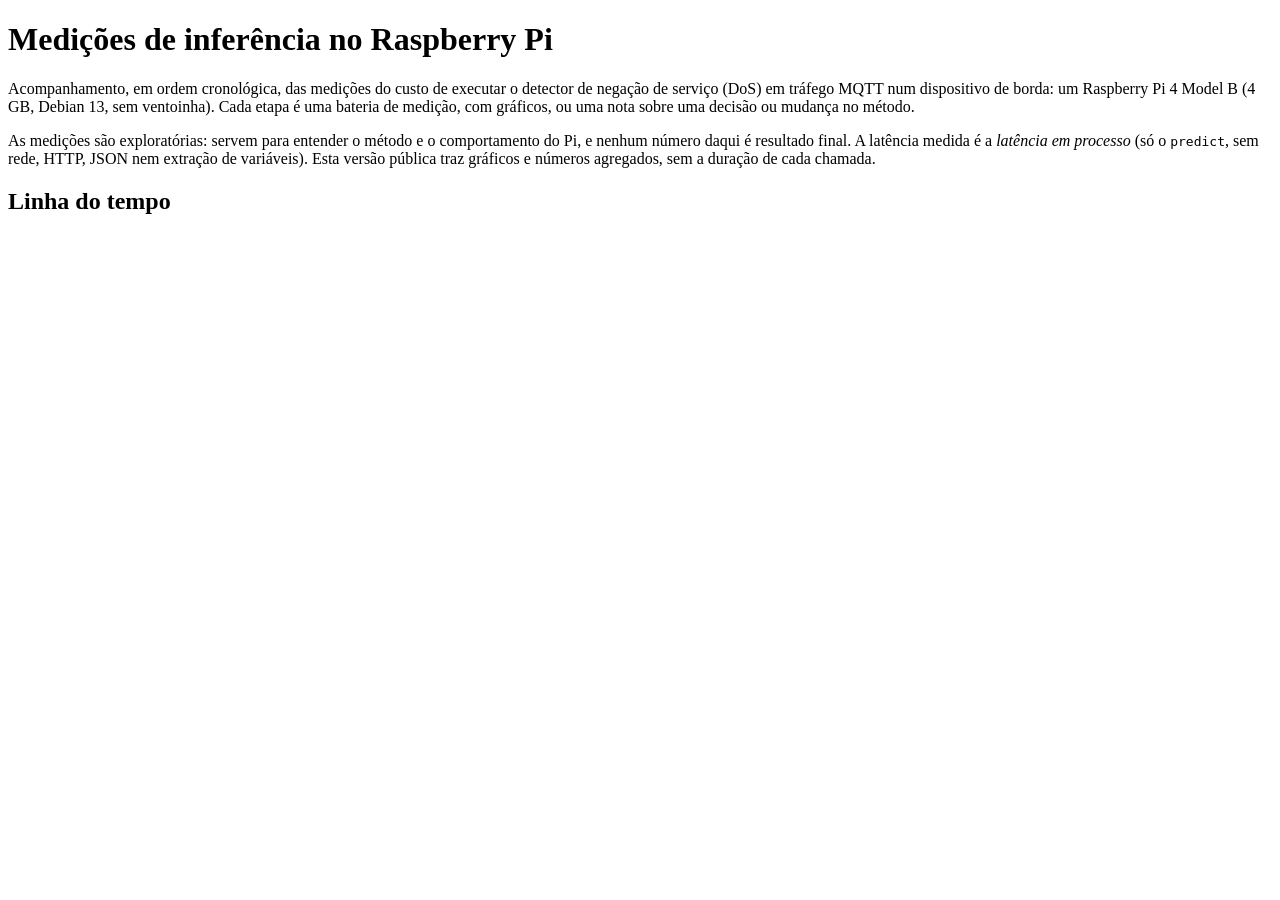
==== index.html @ a04d841b "fix" ====
<!DOCTYPE html>
<html lang="pt-BR">
<head>
<meta charset="utf-8">
<meta name="viewport" content="width=device-width, initial-scale=1">
<title>Medições no Raspberry Pi</title>
<link rel="stylesheet" href="assets/estilo.css">
</head>
<body data-raiz="" data-etapa="">
<div class="site">
<nav id="site-nav" aria-label="Navegação do site"></nav>
<main class="texto">
  <h1>Medições de inferência no Raspberry Pi</h1>
  <p>Acompanhamento, em ordem cronológica, das medições do custo de executar o detector de negação de serviço (DoS) em tráfego MQTT num dispositivo de borda: um Raspberry Pi 4 Model B (4 GB, Debian 13, sem ventoinha). Cada etapa é uma bateria de medição, com gráficos, ou uma nota sobre uma decisão ou mudança no método.</p>
  <p class="discreto">As medições são exploratórias: servem para entender o método e o comportamento do Pi, e nenhum número daqui é resultado final. A latência medida é a <em>latência em processo</em> (só o <code>predict</code>, sem rede, HTTP, JSON nem extração de variáveis). Esta versão pública traz gráficos e números agregados, sem a duração de cada chamada.</p>
  <h2>Linha do tempo</h2>
  <ol class="lt" id="linha-do-tempo"></ol>
</main>
</div>
<script src="assets/etapas.js"></script>
<script src="assets/nav.js"></script>
</body>
</html>
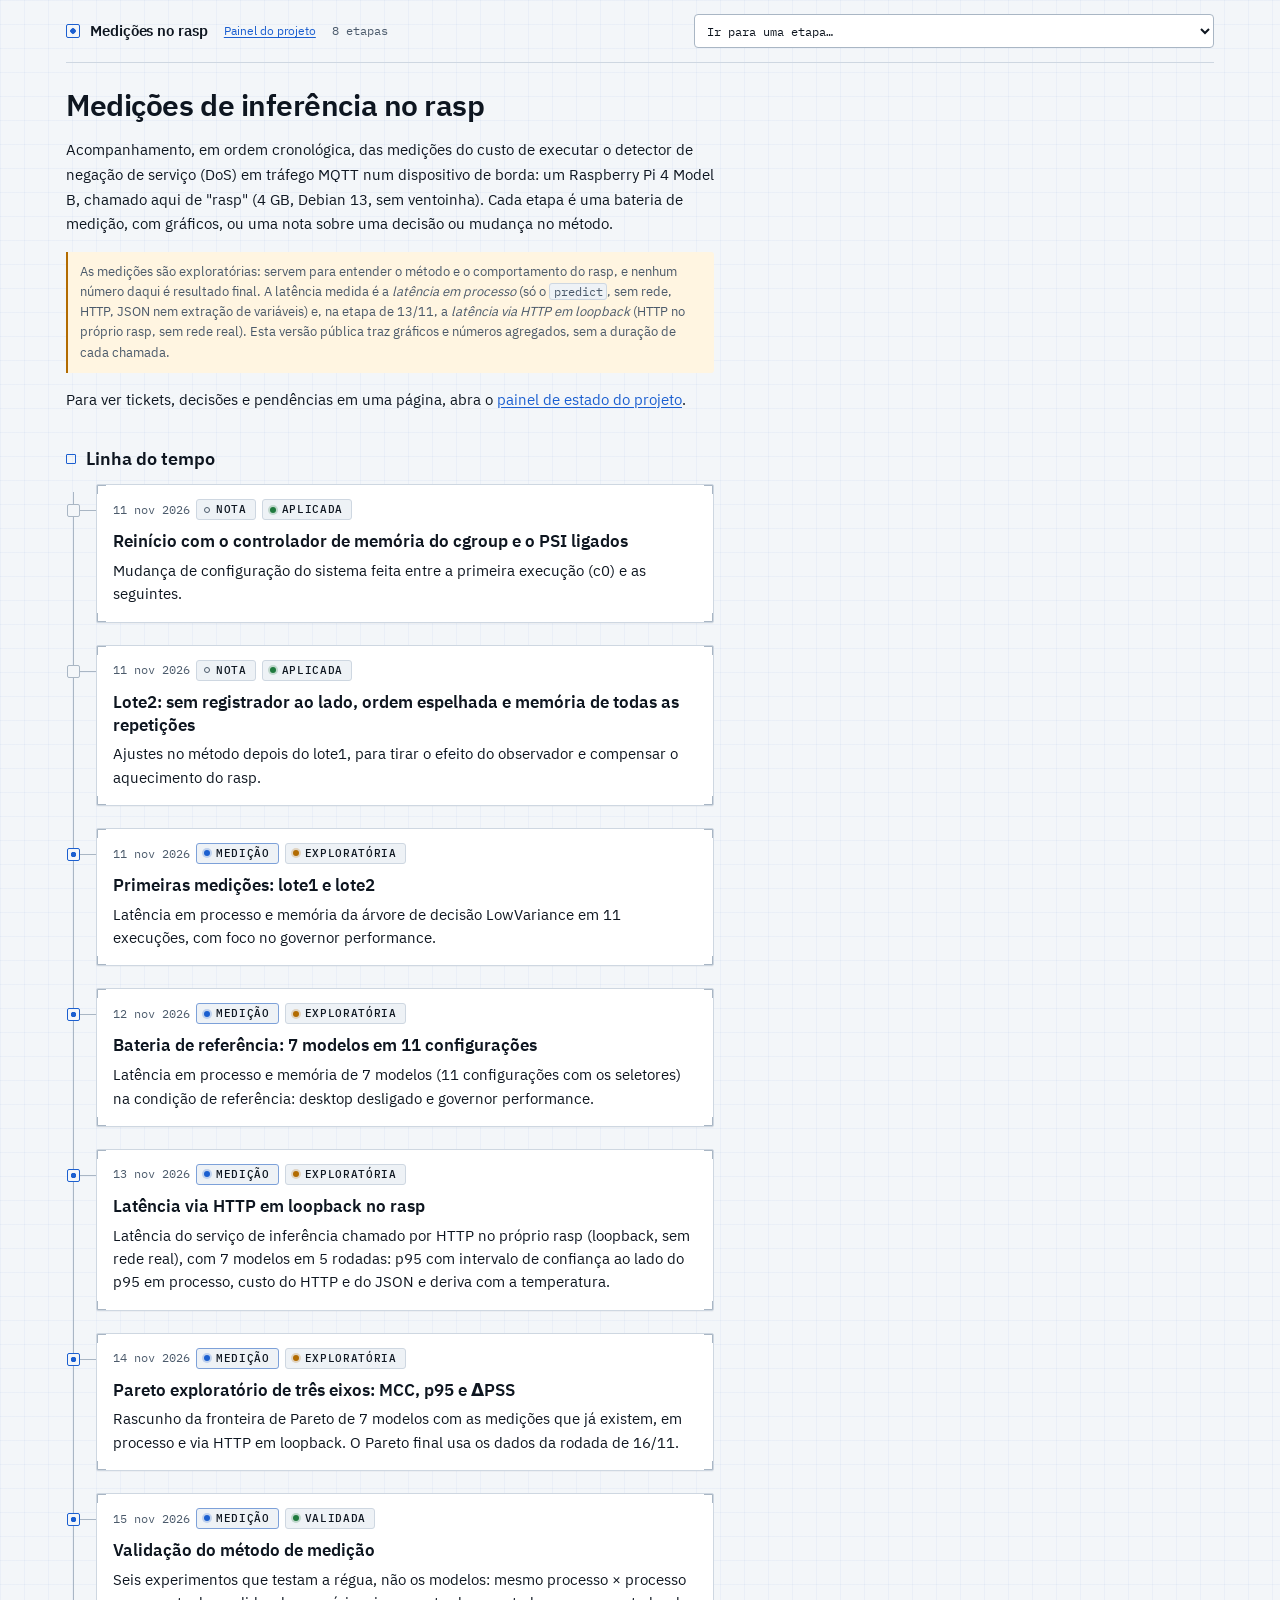
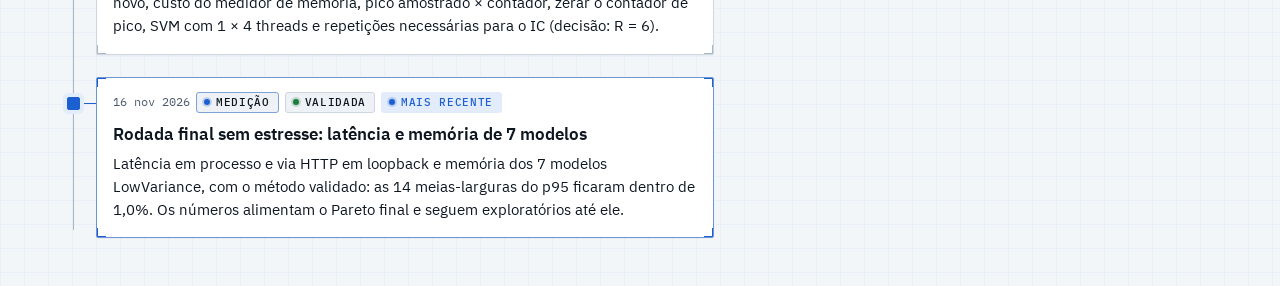
==== commit f4c5a743: "feat(site): etapa da rodada final sem estresse (16/11) e painel atualizado - etapa nova com resultad" ====
--- a/index.html
+++ b/index.html
@@ -3,16 +3,17 @@
 <head>
 <meta charset="utf-8">
 <meta name="viewport" content="width=device-width, initial-scale=1">
-<title>Medições no Raspberry Pi</title>
+<title>Medições no rasp</title>
 <link rel="stylesheet" href="assets/estilo.css">
 </head>
 <body data-raiz="" data-etapa="">
 <div class="site">
 <nav id="site-nav" aria-label="Navegação do site"></nav>
 <main class="texto">
-  <h1>Medições de inferência no Raspberry Pi</h1>
-  <p>Acompanhamento, em ordem cronológica, das medições do custo de executar o detector de negação de serviço (DoS) em tráfego MQTT num dispositivo de borda: um Raspberry Pi 4 Model B (4 GB, Debian 13, sem ventoinha). Cada etapa é uma bateria de medição, com gráficos, ou uma nota sobre uma decisão ou mudança no método.</p>
-  <p class="discreto">As medições são exploratórias: servem para entender o método e o comportamento do Pi, e nenhum número daqui é resultado final. A latência medida é a <em>latência em processo</em> (só o <code>predict</code>, sem rede, HTTP, JSON nem extração de variáveis). Esta versão pública traz gráficos e números agregados, sem a duração de cada chamada.</p>
+  <h1>Medições de inferência no rasp</h1>
+  <p>Acompanhamento, em ordem cronológica, das medições do custo de executar o detector de negação de serviço (DoS) em tráfego MQTT num dispositivo de borda: um Raspberry Pi 4 Model B, chamado aqui de "rasp" (4 GB, Debian 13, sem ventoinha). Cada etapa é uma bateria de medição, com gráficos, ou uma nota sobre uma decisão ou mudança no método.</p>
+  <p class="discreto">As medições são exploratórias: servem para entender o método e o comportamento do rasp, e nenhum número daqui é resultado final. A latência medida é a <em>latência em processo</em> (só o <code>predict</code>, sem rede, HTTP, JSON nem extração de variáveis) e, na etapa de 13/11, a <em>latência via HTTP em loopback</em> (HTTP no próprio rasp, sem rede real). Esta versão pública traz gráficos e números agregados, sem a duração de cada chamada.</p>
+  <p>Para ver tickets, decisões e pendências em uma página, abra o <a href="painel/">painel de estado do projeto</a>.</p>
   <h2>Linha do tempo</h2>
   <ol class="lt" id="linha-do-tempo"></ol>
 </main>
--- a/assets/estilo.css
+++ b/assets/estilo.css
@@ -0,0 +1,413 @@
+/*
+  Medições no Raspberry Pi: estilo do site.
+  Tema claro e escuro (segue o sistema). Paleta: azul de marca + 3 cores de série
+  verificadas para contraste AA e para daltonismo (ver README, seção Paleta).
+  Vermelho = chamada lenta / acima do limite. Âmbar = ressalvas.
+*/
+/* IBM Plex (SIL Open Font License, ver fontes/OFL-IBM-Plex.txt), servida pelo próprio site: funciona offline. */
+@font-face { font-family: "IBM Plex Sans"; font-style: normal; font-weight: 400; font-display: swap; src: url("fontes/ibm-plex-sans-latin-400-normal.woff2") format("woff2"); }
+@font-face { font-family: "IBM Plex Sans"; font-style: normal; font-weight: 500; font-display: swap; src: url("fontes/ibm-plex-sans-latin-500-normal.woff2") format("woff2"); }
+@font-face { font-family: "IBM Plex Sans"; font-style: normal; font-weight: 600; font-display: swap; src: url("fontes/ibm-plex-sans-latin-600-normal.woff2") format("woff2"); }
+@font-face { font-family: "IBM Plex Mono"; font-style: normal; font-weight: 400; font-display: swap; src: url("fontes/ibm-plex-mono-latin-400-normal.woff2") format("woff2"); }
+@font-face { font-family: "IBM Plex Mono"; font-style: normal; font-weight: 500; font-display: swap; src: url("fontes/ibm-plex-mono-latin-500-normal.woff2") format("woff2"); }
+@font-face { font-family: "IBM Plex Mono"; font-style: normal; font-weight: 600; font-display: swap; src: url("fontes/ibm-plex-mono-latin-600-normal.woff2") format("woff2"); }
+
+:root {
+  /* fontes */
+  --font-sans: "IBM Plex Sans", system-ui, -apple-system, "Segoe UI", Roboto, "Helvetica Neue", Arial, sans-serif;
+  --font-mono: "IBM Plex Mono", ui-monospace, SFMono-Regular, Menlo, Consolas, "Liberation Mono", monospace;
+  /* nomes antigos, usados pelos gráficos d3: continuam valendo */
+  --font-anthropic-sans: var(--font-sans);
+  --font-anthropic-serif: var(--font-sans);
+
+  --cds-font-size-micro: 11px; --cds-font-size-caption: 12px; --cds-font-size-body: 15px; --cds-font-size-heading: 18px; --cds-font-size-title: 30px;
+  --cds-font-weight-medium: 600;
+  --cds-gap-xs: 4px; --cds-gap-sm: 8px; --cds-gap-md: 12px; --cds-gap-lg: 20px; --cds-gap-xl: 32px;
+  --cds-pad-xs: 4px; --cds-pad-sm: 8px; --cds-pad-md: 12px; --cds-pad-lg: 16px; --cds-pad-xl: 24px;
+  --cds-radius: 6px;
+  --canto: 9px;
+
+  /* ---- tema claro ---- */
+  --color-bg: #F3F6F9;
+  --color-panel: #FFFFFF;
+  --color-panel-2: #EEF2F6;
+  --color-fg: #0E1620;
+  --color-fg-muted: #4B5A6B;
+  --color-border-line: #CED7E1;
+  --color-border-strong: #A9B6C4;
+  --color-accent: #1B5FD0;
+  --color-accent-soft: #E3ECFB;
+  --color-ok: #1F7A3E;
+  --color-warn: #B26B00;
+  --color-warn-fg: #8A4F00;
+  --color-warn-soft: #FFF5E1;
+  --color-bad: #C42B1C;
+  --grade-fundo: rgba(27, 95, 208, .045);
+
+  /* séries dos gráficos: c0 = azul (foco), c1 verde-azulado, c2 púrpura, c3 oliva */
+  --lp-c0: #1B5FD0; --lp-c1: #00796B; --lp-c2: #7A2A8F; --lp-c3: #6B6B00;
+
+  --cds-text-secondary: #4B5A6B;
+  --cds-chart-grid: #E3E9EF; --cds-chart-axis: #A9B6C4; --cds-chart-reference: #5F6B78;
+  --cds-chart-muted: #5F6B78; --cds-chart-status-critical: #C42B1C;
+  --cds-surface-popover: #FFFFFF; --cds-border: #CED7E1; --cds-shadow-popover: 0 6px 20px rgba(14, 22, 32, .14);
+  --sombra-modulo: 0 1px 0 rgba(14, 22, 32, .03);
+  color-scheme: light dark;
+}
+
+@media (prefers-color-scheme: dark) {
+  :root {
+    --color-bg: #0A0F15;
+    --color-panel: #101821;
+    --color-panel-2: #0D141C;
+    --color-fg: #E4EBF2;
+    --color-fg-muted: #93A3B5;
+    --color-border-line: #24313F;
+    --color-border-strong: #3A4D62;
+    --color-accent: #5C9DFF;
+    --color-accent-soft: #12243D;
+    --color-ok: #4CC27A;
+    --color-warn: #E8B23E;
+    --color-warn-fg: #F0C462;
+    --color-warn-soft: #1C1708;
+    --color-bad: #FF6B5C;
+    --grade-fundo: rgba(92, 157, 255, .05);
+
+    --lp-c0: #5C9DFF; --lp-c1: #45D0B8; --lp-c2: #D46AC0; --lp-c3: #C9C45A;
+
+    --cds-text-secondary: #93A3B5;
+    --cds-chart-grid: #1A2532; --cds-chart-axis: #3A4D62; --cds-chart-reference: #8A97A6;
+    --cds-chart-muted: #8A97A6; --cds-chart-status-critical: #FF6B5C;
+    --cds-surface-popover: #142030; --cds-border: #3A4D62; --cds-shadow-popover: 0 8px 24px rgba(0, 0, 0, .55);
+    --sombra-modulo: inset 0 1px 0 rgba(255, 255, 255, .03);
+  }
+}
+
+/* ---- base ---- */
+html, body { margin: 0; }
+body {
+  background-color: var(--color-bg);
+  background-image:
+    linear-gradient(var(--grade-fundo) 1px, transparent 1px),
+    linear-gradient(90deg, var(--grade-fundo) 1px, transparent 1px);
+  background-size: 24px 24px;
+  color: var(--color-fg);
+  font-family: var(--font-sans);
+  font-size: var(--cds-font-size-body);
+  line-height: 1.5;
+  -webkit-text-size-adjust: 100%;
+  overflow-wrap: break-word;
+}
+a { color: var(--color-accent); text-underline-offset: 2px; }
+a:hover { text-decoration-thickness: 2px; }
+:focus-visible { outline: 2px solid var(--color-accent); outline-offset: 2px; border-radius: 2px; }
+code, kbd, samp { font-family: var(--font-mono); font-size: .9em; background: var(--color-panel-2); border: 1px solid var(--color-border-line); border-radius: 3px; padding: 0 .3em; }
+.lp-mono, .lp-num, .site-data, .site-pos { font-family: var(--font-mono); font-variant-numeric: tabular-nums; }
+
+.dash-select, .site-ir {
+  font: inherit; font-family: var(--font-mono); font-size: var(--cds-font-size-caption);
+  color: var(--color-fg); background-color: var(--color-panel);
+  border: 1px solid var(--color-border-strong); border-radius: 4px;
+  padding: 6px 8px; min-height: 34px; max-width: 100%;
+}
+.dash-select:hover, .site-ir:hover { border-color: var(--color-accent); }
+
+/* módulo: painel com cantos marcados, como uma placa */
+.lp-card, .lp-dispositivo, .lp-sec:not(#foco), .lt-item, .lp-resumo-painel, .lp-guia {
+  --tick: var(--color-border-strong);
+  background:
+    linear-gradient(var(--tick), var(--tick)) left top / var(--canto) 1px no-repeat,
+    linear-gradient(var(--tick), var(--tick)) left top / 1px var(--canto) no-repeat,
+    linear-gradient(var(--tick), var(--tick)) right top / var(--canto) 1px no-repeat,
+    linear-gradient(var(--tick), var(--tick)) right top / 1px var(--canto) no-repeat,
+    linear-gradient(var(--tick), var(--tick)) left bottom / var(--canto) 1px no-repeat,
+    linear-gradient(var(--tick), var(--tick)) left bottom / 1px var(--canto) no-repeat,
+    linear-gradient(var(--tick), var(--tick)) right bottom / var(--canto) 1px no-repeat,
+    linear-gradient(var(--tick), var(--tick)) right bottom / 1px var(--canto) no-repeat,
+    var(--color-panel);
+  border: 1px solid var(--color-border-line);
+  border-radius: 2px;
+  box-shadow: var(--sombra-modulo);
+}
+
+/* ---- estrutura do site ---- */
+.site { max-width: 1180px; margin: 0 auto; padding: 0 16px 48px; box-sizing: border-box; }
+#site-nav {
+  display: flex; flex-wrap: wrap; align-items: center; gap: 8px 16px;
+  padding: 14px 0; margin-bottom: 24px;
+  border-bottom: 1px solid var(--color-border-line);
+}
+.site-marca {
+  display: inline-flex; align-items: center; gap: 10px;
+  font-weight: var(--cds-font-weight-medium); color: var(--color-fg); text-decoration: none; letter-spacing: -.005em;
+}
+.site-marca::before {
+  content: ""; flex: none; width: 14px; height: 14px; box-sizing: border-box;
+  border: 1.5px solid var(--color-accent); border-radius: 2px;
+  background: radial-gradient(circle, var(--color-accent) 0 2.5px, transparent 3px);
+}
+.site-marca:hover { text-decoration: underline; }
+.site-pos { color: var(--color-fg-muted); font-size: var(--cds-font-size-caption); display: inline-flex; align-items: center; gap: 6px; }
+.site-ir { margin-left: auto; width: min(520px, 100%); }
+@media (max-width: 640px) { .site-ir { margin-left: 0; width: 100%; } }
+
+#site-pager { display: grid; grid-template-columns: 1fr 1fr; gap: 12px; margin-top: 40px; padding-top: 20px; border-top: 1px solid var(--color-border-line); }
+.site-pag {
+  display: flex; flex-direction: column; gap: 4px; padding: 12px 14px; min-height: 44px; box-sizing: border-box;
+  border: 1px solid var(--color-border-line); border-radius: var(--cds-radius);
+  text-decoration: none; color: var(--color-fg); background: var(--color-panel);
+}
+.site-pag:hover { border-color: var(--color-accent); }
+.site-prox { text-align: right; grid-column: 2; }
+.site-pag-rot { font-family: var(--font-mono); font-size: var(--cds-font-size-micro); text-transform: uppercase; letter-spacing: .06em; color: var(--color-accent); }
+.site-pag-tit { font-size: var(--cds-font-size-caption); }
+@media (max-width: 520px) { #site-pager { grid-template-columns: 1fr; } .site-prox { grid-column: 1; } }
+
+/* ---- chips de estado (como status de sensor) ---- */
+#etapa-meta, .lt-meta { display: flex; flex-wrap: wrap; gap: 6px; align-items: center; margin: 0 0 10px; font-size: var(--cds-font-size-caption); }
+.site-data { color: var(--color-fg-muted); font-size: var(--cds-font-size-caption); }
+.site-tipo, .site-status, .lt-recente {
+  --led: var(--color-fg-muted);
+  display: inline-flex; align-items: center; gap: 6px;
+  font-family: var(--font-mono); font-size: var(--cds-font-size-micro); font-weight: 500;
+  text-transform: uppercase; letter-spacing: .06em; line-height: 1;
+  padding: 4px 8px 4px 7px; border-radius: 3px;
+  color: var(--color-fg); background: var(--color-panel-2); border: 1px solid var(--color-border-line);
+}
+.site-tipo::before, .site-status::before, .lt-recente::before {
+  content: ""; width: 6px; height: 6px; border-radius: 50%; background: var(--led); flex: none;
+  box-shadow: 0 0 0 2px color-mix(in srgb, var(--led) 22%, transparent);
+}
+.site-tipo-medicao { --led: var(--color-accent); border-color: color-mix(in srgb, var(--color-accent) 45%, var(--color-border-line)); }
+.site-tipo-nota { --led: var(--color-fg-muted); }
+.site-tipo-nota::before { background: transparent; border: 1.5px solid var(--led); width: 4px; height: 4px; box-shadow: none; }
+.site-status-exploratoria { --led: var(--color-warn); }
+.site-status-aplicada, .site-status-validada { --led: var(--color-ok); }
+.site-status-descartada { --led: var(--color-fg-muted); color: var(--color-fg-muted); }
+.lt-recente { --led: var(--color-accent); color: var(--color-accent); background: var(--color-accent-soft); border-color: transparent; }
+
+/* ---- linha do tempo (página inicial) ---- */
+.lt { list-style: none; margin: 0; padding: 0 0 0 30px; position: relative; display: grid; gap: 16px; }
+.lt::before { /* trilha */
+  content: ""; position: absolute; left: 7px; top: 8px; bottom: 8px; width: 1px;
+  background: linear-gradient(var(--color-border-strong), var(--color-border-strong)) 0 0 / 1px 100% no-repeat;
+}
+.lt-item { position: relative; padding: 14px 16px 16px; }
+.lt-item::before { /* conector da trilha até o cartão */
+  content: ""; position: absolute; left: -23px; top: 25px; width: 22px; height: 1px; background: var(--color-border-strong);
+}
+.lt-ponto { /* nó: quadrado, como um pad de solda */
+  position: absolute; left: -30px; top: 19px; width: 13px; height: 13px; box-sizing: border-box;
+  border: 1.5px solid var(--color-border-strong); border-radius: 2px; background: var(--color-bg);
+}
+.lt-medicao .lt-ponto { border-color: var(--color-accent); background: radial-gradient(circle, var(--color-accent) 0 2.5px, var(--color-bg) 3px); }
+.lt-ultima { border-color: color-mix(in srgb, var(--color-accent) 55%, var(--color-border-line)); --tick: var(--color-accent); }
+.lt-ultima .lt-ponto { background: var(--color-accent); border-color: var(--color-accent); box-shadow: 0 0 0 4px var(--color-accent-soft); }
+.lt-ultima::before { background: var(--color-accent); }
+.lt-titulo {
+  display: block; font-size: 17px; line-height: 1.35; font-weight: var(--cds-font-weight-medium);
+  color: var(--color-fg); text-decoration: none;
+}
+.texto .lt-titulo { color: var(--color-fg); }
+.lt-titulo::after { content: ""; position: absolute; inset: 0; } /* o cartão inteiro é clicável */
+.lt-item:hover { border-color: var(--color-accent); }
+.lt-item:hover .lt-titulo { text-decoration: underline; text-decoration-thickness: 1px; }
+.lt-item:focus-within { outline: 2px solid var(--color-accent); outline-offset: 2px; }
+.lt-titulo:focus-visible { outline: none; }
+.lt-resumo { margin: 6px 0 0; color: var(--color-fg-muted); line-height: 1.55; max-width: 75ch; }
+
+/* ---- páginas de texto (notas e página inicial) ---- */
+.texto { max-width: 72ch; line-height: 1.65; }
+.texto h1 { font-weight: var(--cds-font-weight-medium); font-size: var(--cds-font-size-title); letter-spacing: -.015em; margin: 0 0 14px; line-height: 1.2; text-wrap: balance; }
+.texto h2 {
+  display: flex; align-items: center; gap: 10px;
+  font-size: var(--cds-font-size-heading); font-weight: var(--cds-font-weight-medium); margin: 32px 0 10px;
+}
+.texto h2::before { content: ""; width: 8px; height: 8px; border: 1.5px solid var(--color-accent); border-radius: 1px; flex: none; }
+.texto p, .texto li { color: var(--color-fg); }
+.texto li + li { margin-top: 6px; }
+.texto li::marker { color: var(--color-accent); }
+.texto .discreto {
+  color: var(--color-fg-muted); font-size: 13px; line-height: 1.55;
+  padding: 10px 12px; border-left: 2px solid var(--color-warn); background: var(--color-warn-soft); border-radius: 0 3px 3px 0;
+}
+.texto a { color: var(--color-accent); }
+
+/* ===================================================================
+   Página de medição (classes .lp-*). Antes ficavam num <style> na página.
+   =================================================================== */
+.lp { display: flex; flex-direction: column; gap: var(--cds-gap-xl); font-family: var(--font-sans); color: var(--color-fg); counter-reset: sec; }
+.lp-rot { /* rótulo de módulo, em mono */
+  display: flex; align-items: center; gap: 8px; margin: 0;
+  font-family: var(--font-mono); font-size: var(--cds-font-size-micro); font-weight: 500;
+  text-transform: uppercase; letter-spacing: .08em; color: var(--color-fg-muted);
+}
+.lp-rot::after { content: ""; flex: 1; height: 1px; background: var(--color-border-line); }
+
+/* topo: título + resumo à esquerda, cartão do dispositivo à direita */
+.lp-topo { display: grid; grid-template-columns: minmax(0, 1fr) 300px; gap: var(--cds-gap-lg); align-items: start; }
+@media (max-width: 860px) { .lp-topo { grid-template-columns: minmax(0, 1fr); } }
+.lp-kicker { margin: 0; color: var(--color-fg-muted); font-family: var(--font-mono); font-size: var(--cds-font-size-caption); line-height: 1.5; }
+.lp-titulo { margin: 8px 0 16px; font-weight: var(--cds-font-weight-medium); font-size: var(--cds-font-size-title); letter-spacing: -.015em; line-height: 1.2; text-wrap: balance; }
+.lp-resumo-painel { padding: var(--cds-pad-lg); display: grid; gap: 8px; }
+.lp-lede { margin: 0; max-width: 72ch; line-height: 1.6; }
+.lp-lede b, .lp-num { font-variant-numeric: tabular-nums; font-weight: var(--cds-font-weight-medium); }
+.lp-lede b { color: var(--color-accent); }
+
+/* cartão do dispositivo */
+.lp-dispositivo { padding: 14px 16px; display: grid; gap: 10px; font-size: var(--cds-font-size-caption); }
+.lp-disp-nome { margin: 0; font-weight: var(--cds-font-weight-medium); font-size: 16px; display: flex; align-items: center; gap: 8px; }
+.lp-disp-specs { margin: 0; display: grid; grid-template-columns: 1fr 1fr; gap: 1px; background: var(--color-border-line); border: 1px solid var(--color-border-line); }
+.lp-disp-specs > div { background: var(--color-panel-2); padding: 6px 8px; min-width: 0; }
+.lp-disp-specs dt { font-family: var(--font-mono); font-size: var(--cds-font-size-micro); text-transform: uppercase; letter-spacing: .06em; color: var(--color-fg-muted); }
+.lp-disp-specs dd { margin: 2px 0 0; font-family: var(--font-mono); font-size: var(--cds-font-size-caption); color: var(--color-fg); }
+.lp-disp-estado { margin: 0; display: flex; gap: 8px; align-items: flex-start; color: var(--color-fg-muted); line-height: 1.45; }
+.lp-disp-estado .lp-mono { color: var(--color-fg); }
+.lp-led { --led: var(--color-ok); flex: none; width: 8px; height: 8px; margin-top: 4px; border-radius: 50%; background: var(--led); box-shadow: 0 0 0 3px color-mix(in srgb, var(--led) 22%, transparent); }
+.lp-led-acc { --led: var(--color-accent); }
+@media (prefers-reduced-motion: no-preference) {
+  .lp-disp-nome .lp-led { animation: lp-pulso 3.2s ease-in-out infinite; }
+}
+@keyframes lp-pulso { 50% { box-shadow: 0 0 0 5px color-mix(in srgb, var(--led) 10%, transparent); } }
+
+/* foco: governor performance */
+#foco { gap: var(--cds-gap-md); }
+.lp-foco-rot { margin: 0; color: var(--color-fg-muted); font-size: var(--cds-font-size-caption); line-height: 1.5; }
+.lp-foco-rot::before {
+  content: "Foco"; display: inline-block; margin-right: 8px; padding: 2px 6px; border-radius: 3px;
+  font-family: var(--font-mono); font-size: var(--cds-font-size-micro); font-weight: 600; text-transform: uppercase; letter-spacing: .08em;
+  color: #FFFFFF; background: var(--color-accent);
+}
+@media (prefers-color-scheme: dark) { .lp-foco-rot::before { color: #0A0F15; } }
+.lp-tiles { display: grid; grid-template-columns: repeat(auto-fit, minmax(170px, 1fr)); gap: var(--cds-gap-md); }
+.lp-card { padding: 14px 16px 16px; display: flex; flex-direction: column; gap: 6px; position: relative; --tick: var(--color-accent); }
+.lp-card::before { content: ""; position: absolute; left: 16px; right: 16px; top: -1px; height: 2px; background: var(--color-accent); }
+.lp-card-rot { font-size: var(--cds-font-size-caption); color: var(--color-fg-muted); line-height: 1.4; }
+.lp-card-val { font-family: var(--font-mono); font-weight: 500; font-size: 28px; line-height: 1.15; letter-spacing: -.02em; font-variant-numeric: tabular-nums; color: var(--color-fg); }
+.lp-card-un { font-family: var(--font-mono); font-size: 13px; font-weight: 400; letter-spacing: 0; color: var(--color-fg-muted); margin-left: 4px; }
+.lp-card-sub { font-size: var(--cds-font-size-caption); color: var(--color-fg-muted); line-height: 1.45; margin-top: auto; padding-top: 6px; border-top: 1px dashed var(--color-border-line); }
+
+/* ressalvas: sempre abertas */
+.lp-ressalvas {
+  border: 1px solid color-mix(in srgb, var(--color-warn) 55%, var(--color-border-line));
+  background: var(--color-warn-soft); border-radius: 2px; padding: 14px 16px;
+}
+.lp-ressalvas h2 {
+  display: flex; align-items: center; gap: 8px; margin: 0 0 8px;
+  font-family: var(--font-mono); font-size: var(--cds-font-size-caption); font-weight: 600; text-transform: uppercase; letter-spacing: .08em; color: var(--color-warn-fg);
+}
+.lp-ressalvas h2::before { /* triângulo de aviso em CSS */
+  content: ""; width: 0; height: 0; border-left: 6px solid transparent; border-right: 6px solid transparent; border-bottom: 10px solid var(--color-warn);
+}
+.lp-ressalvas ul { margin: 0; padding-left: 1.2em; display: grid; gap: 6px; font-size: 13px; line-height: 1.5; color: var(--color-fg); }
+.lp-ressalvas li::marker { color: var(--color-warn); }
+
+/* seções de gráficos: módulos numerados */
+.lp-sec { display: flex; flex-direction: column; gap: var(--cds-gap-sm); }
+.lp-sec:not(#foco) { padding: 18px 20px 20px; counter-increment: sec; }
+.lp-sec h2 { margin: 0; font-size: var(--cds-font-size-heading); font-weight: var(--cds-font-weight-medium); line-height: 1.35; display: flex; gap: 10px; align-items: baseline; text-wrap: balance; }
+.lp-sec:not(#foco) h2::before {
+  content: counter(sec, decimal-leading-zero);
+  content: counter(sec, decimal-leading-zero) / "";
+  flex: none; font-family: var(--font-mono); font-size: var(--cds-font-size-caption); font-weight: 500; color: var(--color-accent);
+  padding: 1px 5px; border: 1px solid color-mix(in srgb, var(--color-accent) 45%, var(--color-border-line)); border-radius: 2px;
+}
+.lp-sec h3 { margin: var(--cds-gap-lg) 0 0; padding-top: var(--cds-gap-md); border-top: 1px dashed var(--color-border-line); font-size: var(--cds-font-size-body); font-weight: var(--cds-font-weight-medium); }
+.lp-pergunta { margin: 0; color: var(--color-fg-muted); font-size: 13px; line-height: 1.55; max-width: 80ch; }
+.lp-nota { margin: 0; color: var(--color-fg-muted); font-size: var(--cds-font-size-caption); line-height: 1.5; max-width: 80ch; }
+.lp-ctrl { display: flex; flex-wrap: wrap; gap: var(--cds-gap-sm) var(--cds-gap-md); align-items: center; font-size: var(--cds-font-size-caption); padding: 8px 0; }
+.lp-ctrl label { display: flex; align-items: center; gap: 6px; color: var(--color-fg-muted); flex-wrap: wrap; max-width: 100%; }
+.lp-legenda { display: flex; flex-wrap: wrap; gap: 6px 16px; font-size: var(--cds-font-size-caption); color: var(--color-fg-muted); margin: 0; padding: 0; list-style: none; }
+.lp-legenda li { display: flex; align-items: center; gap: 6px; }
+.lp-sw { width: 9px; height: 9px; border-radius: 50%; display: inline-block; flex: none; background: var(--cds-chart-muted); }
+.lp-chart { position: relative; width: 100%; min-height: 260px; }
+.lp-chart.lp-baixo { min-height: 200px; }
+.lp-chart svg { display: block; overflow: visible; }
+.lp-chart text { font-family: var(--font-sans); font-size: var(--cds-font-size-caption); fill: var(--cds-text-secondary); }
+.lp-chart .lp-forte { fill: var(--color-fg); font-weight: var(--cds-font-weight-medium); }
+.lp-chart .lp-val { fill: var(--color-fg); font-family: var(--font-mono); font-variant-numeric: tabular-nums; }
+.lp-chart .tick line, .lp-chart .lp-grade line { stroke: var(--cds-chart-grid); }
+.lp-chart .domain { stroke: var(--cds-chart-axis); }
+.lp-chart .tick text { fill: var(--cds-text-secondary); font-family: var(--font-mono); font-size: var(--cds-font-size-micro); }
+.lp-falha { color: var(--color-fg-muted); font-size: var(--cds-font-size-caption); padding: var(--cds-pad-md) 0; }
+.lp-tip { position: absolute; pointer-events: none; z-index: 5; background: var(--cds-surface-popover); border: 1px solid var(--cds-border); box-shadow: var(--cds-shadow-popover); border-radius: 3px; padding: 6px 9px; font-size: var(--cds-font-size-caption); line-height: 1.45; max-width: 260px; }
+.lp-tip > div:first-child { font-weight: 500; }
+.lp-tip .lp-tip-sec { color: var(--cds-text-secondary); font-family: var(--font-mono); font-size: var(--cds-font-size-micro); }
+.lp-mem { display: grid; grid-template-columns: repeat(auto-fit, minmax(280px, 1fr)); gap: var(--cds-gap-lg); margin-top: var(--cds-gap-sm); }
+.lp-mem > div { min-width: 0; }
+.lp-mem h3 { margin: 0 0 6px; padding: 0; border: 0; font-size: 13px; font-weight: var(--cds-font-weight-medium); }
+.lp-mem .lp-chart { min-height: 170px; }
+.lp-mk { font-family: var(--font-mono); color: var(--color-fg); }
+/* guia de leitura para quem chega sem contexto */
+.lp-guia { padding: 18px 20px 20px; display: grid; gap: 12px; }
+.lp-guia h2 { margin: 0; font-size: var(--cds-font-size-heading); font-weight: var(--cds-font-weight-medium); }
+.lp-guia-intro { margin: 0; max-width: 80ch; line-height: 1.6; }
+.lp-guia dl { margin: 0; display: grid; grid-template-columns: repeat(auto-fit, minmax(250px, 1fr)); gap: 1px; background: var(--color-border-line); border: 1px solid var(--color-border-line); }
+.lp-guia dl > div { background: var(--color-panel-2); padding: 10px 12px; min-width: 0; }
+.lp-guia dt { font-weight: var(--cds-font-weight-medium); margin-bottom: 4px; }
+.lp-guia dd { margin: 0; color: var(--color-fg-muted); font-size: 13px; line-height: 1.55; }
+.lp-guia dd b { color: var(--color-fg); font-weight: var(--cds-font-weight-medium); }
+@media (max-width: 520px) { .lp-guia { padding: 14px 12px 16px; } }
+/* tabelas das páginas de medição: rolam dentro do módulo em tela estreita */
+.lp-tabela-rolagem { overflow-x: auto; }
+.lp-tabela { width: 100%; border-collapse: collapse; font-size: var(--cds-font-size-caption); }
+.lp-tabela th, .lp-tabela td { padding: 6px 10px; border-bottom: 1px solid var(--color-border-line); text-align: right; white-space: nowrap; }
+.lp-tabela th { font-family: var(--font-mono); font-size: var(--cds-font-size-micro); font-weight: 500; letter-spacing: .02em; color: var(--color-fg-muted); vertical-align: bottom; white-space: normal; min-width: 80px; } /* sem caixa alta: viraria µs em ΜS */
+.lp-tabela th:first-child, .lp-tabela td:first-child { text-align: left; font-family: var(--font-sans); }
+.lp-tabela td { font-family: var(--font-mono); font-variant-numeric: tabular-nums; color: var(--color-fg-muted); }
+.lp-tabela td:first-child { color: var(--color-fg); white-space: normal; min-width: 150px; }
+.lp-tabela .lp-sw { margin-right: 8px; }
+.lp-tabela .lp-destaque { font-weight: 600; color: var(--color-fg); }
+.lp-tabela tr.lp-sep td { border-top: 1px solid var(--color-border-strong); }
+.lp-barra-cel { display: flex; align-items: center; justify-content: flex-end; gap: 8px; }
+.lp-barra-trilho { width: 90px; height: 8px; background: var(--color-panel-2); flex: none; }
+.lp-barra { display: block; height: 100%; }
+.lp-sw-claro { opacity: .45; }
+.lp-detalhe summary { cursor: pointer; font-size: var(--cds-font-size-caption); color: var(--color-fg-muted); padding: 6px 0; }
+.lp-detalhe[open] summary { margin-bottom: 6px; }
+.lp-dois { display: grid; grid-template-columns: repeat(auto-fit, minmax(300px, 1fr)); gap: var(--cds-gap-lg); }
+.lp-glossario { border-top: 1px solid var(--color-border-line); padding-top: var(--cds-pad-md); font-size: var(--cds-font-size-caption); }
+.lp-glossario summary { cursor: pointer; font-family: var(--font-mono); font-size: var(--cds-font-size-caption); font-weight: 500; text-transform: uppercase; letter-spacing: .06em; color: var(--color-fg); padding: 8px 0; }
+.lp-glossario dl { display: grid; grid-template-columns: max-content 1fr; gap: 8px 16px; margin: var(--cds-gap-sm) 0 0; line-height: 1.5; }
+.lp-glossario dt { font-weight: var(--cds-font-weight-medium); }
+.lp-glossario dd { margin: 0; color: var(--color-fg-muted); }
+@media (max-width: 520px) {
+  .lp-glossario dl { grid-template-columns: 1fr; gap: 2px; } .lp-glossario dd { margin-bottom: 8px; }
+  .lp-sec:not(#foco) { padding: 14px 12px 16px; }
+  .lp-titulo { font-size: 25px; }
+  .texto h1 { font-size: 25px; }
+  .lp-card-val { font-size: 24px; }
+  .lt { padding-left: 24px; }
+  .lt::before { left: 5px; }
+  .lt-ponto { left: -24px; }
+  .lt-item::before { left: -17px; width: 16px; }
+}
+[data-dash-source-state=refreshing] { opacity: .5; }
+
+/* Páginas de texto com figuras (validação do método, Pareto, painel do projeto) */
+.texto.largo { max-width: 1040px; }
+.texto.largo p, .texto.largo li { max-width: 80ch; }
+.texto .fig { margin: 14px 0 6px; }
+.texto .fig img { display: block; width: 100%; height: auto; background: #fff; border: 1px solid var(--color-border-line); border-radius: 4px; }
+.texto .fig figcaption { margin-top: 6px; color: var(--color-fg-muted); font-size: var(--cds-font-size-caption); line-height: 1.5; max-width: 90ch; }
+.texto .lp-tabela-rolagem { margin: 10px 0 14px; }
+.texto .lp-tabela td, .texto .lp-tabela th { white-space: normal; }
+.texto .lp-tabela td { color: var(--color-fg); }
+.texto h3 { font-size: var(--cds-font-size-body, 1rem); font-weight: var(--cds-font-weight-medium); margin: 22px 0 6px; }
+.painel-grade { display: grid; grid-template-columns: repeat(auto-fit, minmax(230px, 1fr)); gap: 12px; margin: 12px 0 18px; max-width: none; }
+.painel-cartao { border: 1px solid var(--color-border-line); border-radius: 4px; padding: 10px 12px; background: var(--color-panel); }
+.painel-cartao .rot { font-family: var(--font-mono); font-size: var(--cds-font-size-micro); color: var(--color-fg-muted); letter-spacing: .02em; display: block; margin-bottom: 4px; }
+.painel-cartao b { font-weight: 600; }
+.painel-cartao p { margin: 6px 0 0; font-size: var(--cds-font-size-caption); color: var(--color-fg-muted); line-height: 1.45; }
+.estado { display: inline-block; padding: 1px 8px; border-radius: 10px; font-family: var(--font-mono); font-size: var(--cds-font-size-micro); border: 1px solid var(--color-border-strong); white-space: nowrap; }
+.estado-feito { border-color: var(--color-ok); color: var(--color-ok); }
+.estado-novo { border-color: var(--color-accent); color: var(--color-accent); }
+.estado-depende { border-color: var(--color-warn); color: var(--color-warn-fg); }
+.estado-livre { border-color: var(--color-fg-muted); color: var(--color-fg-muted); }
+.estado-depois { border-color: var(--color-border-strong); color: var(--color-fg-muted); border-style: dashed; }
+
+.site-painel { font-size: var(--cds-font-size-caption); color: var(--color-accent); white-space: nowrap; }
+
+/* Tabelas de texto (painel, validação, Pareto): alinhadas à esquerda e em fonte de texto */
+.texto .lp-tabela th, .texto .lp-tabela td { text-align: left; vertical-align: top; }
+.texto .lp-tabela td { font-family: var(--font-sans); font-variant-numeric: tabular-nums; }
